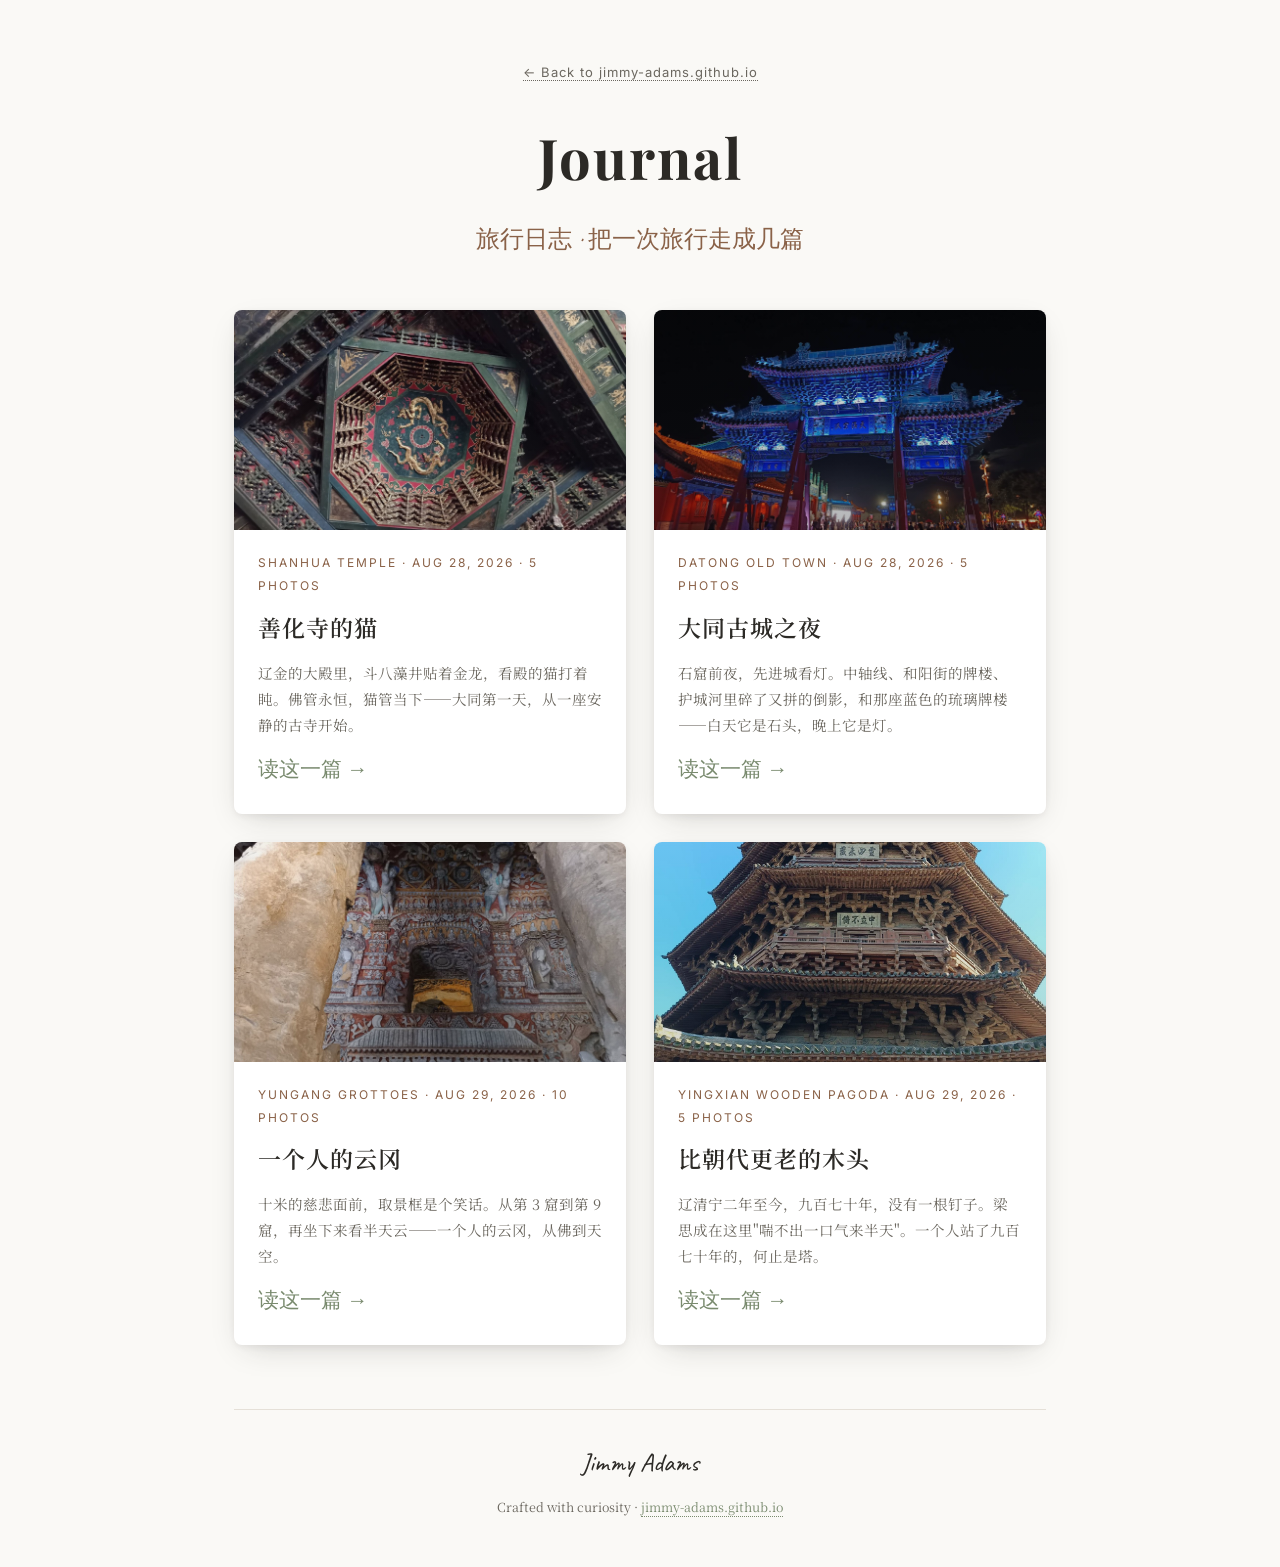
==== journal/index.html @ d8fa33bb "Add fourth journal: older than dynasties, Yingxian Wooden Pagoda (Aug 29)" ====
<!DOCTYPE html>
<html lang="zh-CN">
<head>
  <meta charset="UTF-8">
  <meta name="viewport" content="width=device-width, initial-scale=1.0">
  <title>Journal · Jimmy's Travel Journals</title>
  <link rel="preconnect" href="https://fonts.googleapis.com">
  <link rel="preconnect" href="https://fonts.gstatic.com" crossorigin>
  <link href="https://fonts.googleapis.com/css2?family=Playfair+Display:ital,wght@0,400;0,700;1,400&family=Inter:wght@300;400;500&family=Caveat:wght@400;700&family=Noto+Serif+SC:wght@400;600&display=swap" rel="stylesheet">
  <style>
    :root {
      --bg: #FAF9F6;
      --ink: #2C2A26;
      --ink-soft: #6B675F;
      --sand: #A67B5B;
      --sand-deep: #8A6248;
      --moss: #7A8B6F;
      --line: #E5E0D8;
    }
    * { margin: 0; padding: 0; box-sizing: border-box; }
    body {
      background: var(--bg);
      color: var(--ink);
      font-family: 'Noto Serif SC', 'Inter', serif;
      line-height: 1.9;
      -webkit-font-smoothing: antialiased;
      min-height: 100vh;
    }

    .page { max-width: 860px; margin: 0 auto; padding: 0 24px; }

    header.top {
      padding: 56px 0 36px;
      text-align: center;
    }
    header.top .back-home {
      font-family: 'Inter', sans-serif;
      font-size: 13px;
      letter-spacing: 1px;
      color: var(--ink-soft);
      text-decoration: none;
      border-bottom: 1px dotted var(--ink-soft);
    }
    header.top h1 {
      font-family: 'Playfair Display', 'Noto Serif SC', serif;
      font-size: clamp(36px, 6vw, 56px);
      font-weight: 700;
      margin-top: 18px;
      letter-spacing: 2px;
    }
    header.top .sub {
      font-family: 'Caveat', cursive;
      font-size: 24px;
      color: var(--sand-deep);
      margin-top: 6px;
    }

    .cards {
      display: grid;
      grid-template-columns: repeat(auto-fit, minmax(340px, 1fr));
      gap: 28px;
      padding: 12px 0 64px;
    }

    a.card {
      display: block;
      text-decoration: none;
      color: var(--ink);
      background: #fff;
      border-radius: 8px;
      overflow: hidden;
      box-shadow: 0 10px 30px -12px rgba(44,42,38,.25), 0 2px 6px rgba(44,42,38,.06);
      transition: transform .35s ease, box-shadow .35s ease;
    }
    a.card:hover {
      transform: translateY(-6px);
      box-shadow: 0 22px 44px -16px rgba(44,42,38,.35), 0 4px 10px rgba(44,42,38,.08);
    }
    .card .cover {
      height: 220px;
      background-size: cover;
      background-position: center;
    }
    .card .body { padding: 22px 24px 24px; }
    .card .meta {
      font-family: 'Inter', sans-serif;
      font-size: 12px;
      letter-spacing: 2px;
      color: var(--sand-deep);
      text-transform: uppercase;
    }
    .card h2 {
      font-family: 'Noto Serif SC', serif;
      font-weight: 600;
      font-size: 23px;
      letter-spacing: 1px;
      margin: 8px 0 10px;
    }
    .card p {
      font-size: 14.5px;
      color: var(--ink-soft);
      line-height: 1.8;
    }
    .card .more {
      font-family: 'Caveat', cursive;
      font-size: 21px;
      color: var(--moss);
      margin-top: 12px;
      display: block;
    }

    footer.page-foot {
      text-align: center;
      padding: 28px 20px 48px;
      color: var(--ink-soft);
      border-top: 1px solid var(--line);
    }
    footer.page-foot a { color: var(--moss); text-decoration: none; border-bottom: 1px dotted var(--moss); }
    footer.page-foot .hand-sign { font-family: 'Caveat', cursive; font-size: 26px; color: var(--ink); }
  </style>
</head>
<body>
  <div class="page">
    <header class="top">
      <a class="back-home" href="../">← Back to jimmy-adams.github.io</a>
      <h1>Journal</h1>
      <div class="sub">旅行日志 · 把一次旅行走成几篇</div>
    </header>

    <div class="cards">
      <a class="card" href="shanhua/">
        <div class="cover" style="background-image: linear-gradient(180deg, rgba(20,16,12,.05), rgba(20,16,12,.15)), url('shanhua/photos/03-caisson.jpg');"></div>
        <div class="body">
          <div class="meta">Shanhua Temple · Aug 28, 2026 · 5 photos</div>
          <h2>善化寺的猫</h2>
          <p>辽金的大殿里，斗八藻井贴着金龙，看殿的猫打着盹。佛管永恒，猫管当下——大同第一天，从一座安静的古寺开始。</p>
          <span class="more">读这一篇 →</span>
        </div>
      </a>

      <a class="card" href="datong-night/">
        <div class="cover" style="background-image: linear-gradient(180deg, rgba(10,14,22,.1), rgba(10,14,22,.3)), url('datong-night/photos/05-blue-paifang.jpg');"></div>
        <div class="body">
          <div class="meta">Datong Old Town · Aug 28, 2026 · 5 photos</div>
          <h2>大同古城之夜</h2>
          <p>石窟前夜，先进城看灯。中轴线、和阳街的牌楼、护城河里碎了又拼的倒影，和那座蓝色的琉璃牌楼——白天它是石头，晚上它是灯。</p>
          <span class="more">读这一篇 →</span>
        </div>
      </a>

      <a class="card" href="yungang/">
        <div class="cover" style="background-image: linear-gradient(180deg, rgba(20,16,12,.05), rgba(20,16,12,.15)), url('yungang/photos/06-cave9-gateway.jpg');"></div>
        <div class="body">
          <div class="meta">Yungang Grottoes · Aug 29, 2026 · 10 photos</div>
          <h2>一个人的云冈</h2>
          <p>十米的慈悲面前，取景框是个笑话。从第 3 窟到第 9 窟，再坐下来看半天云——一个人的云冈，从佛到天空。</p>
          <span class="more">读这一篇 →</span>
        </div>
      </a>

      <a class="card" href="yingxian/">
        <div class="cover" style="background-image: linear-gradient(180deg, rgba(18,22,30,.05), rgba(18,22,30,.18)), url('yingxian/photos/01-pagoda-north.jpg');"></div>
        <div class="body">
          <div class="meta">Yingxian Wooden Pagoda · Aug 29, 2026 · 5 photos</div>
          <h2>比朝代更老的木头</h2>
          <p>辽清宁二年至今，九百七十年，没有一根钉子。梁思成在这里"喘不出一口气来半天"。一个人站了九百七十年的，何止是塔。</p>
          <span class="more">读这一篇 →</span>
        </div>
      </a></div>

    <footer class="page-foot">
      <div class="hand-sign">Jimmy Adams</div>
      <p style="font-size:12.5px; margin-top:8px;">Crafted with curiosity · <a href="../">jimmy-adams.github.io</a></p>
    </footer>
  </div>
</body>
</html>
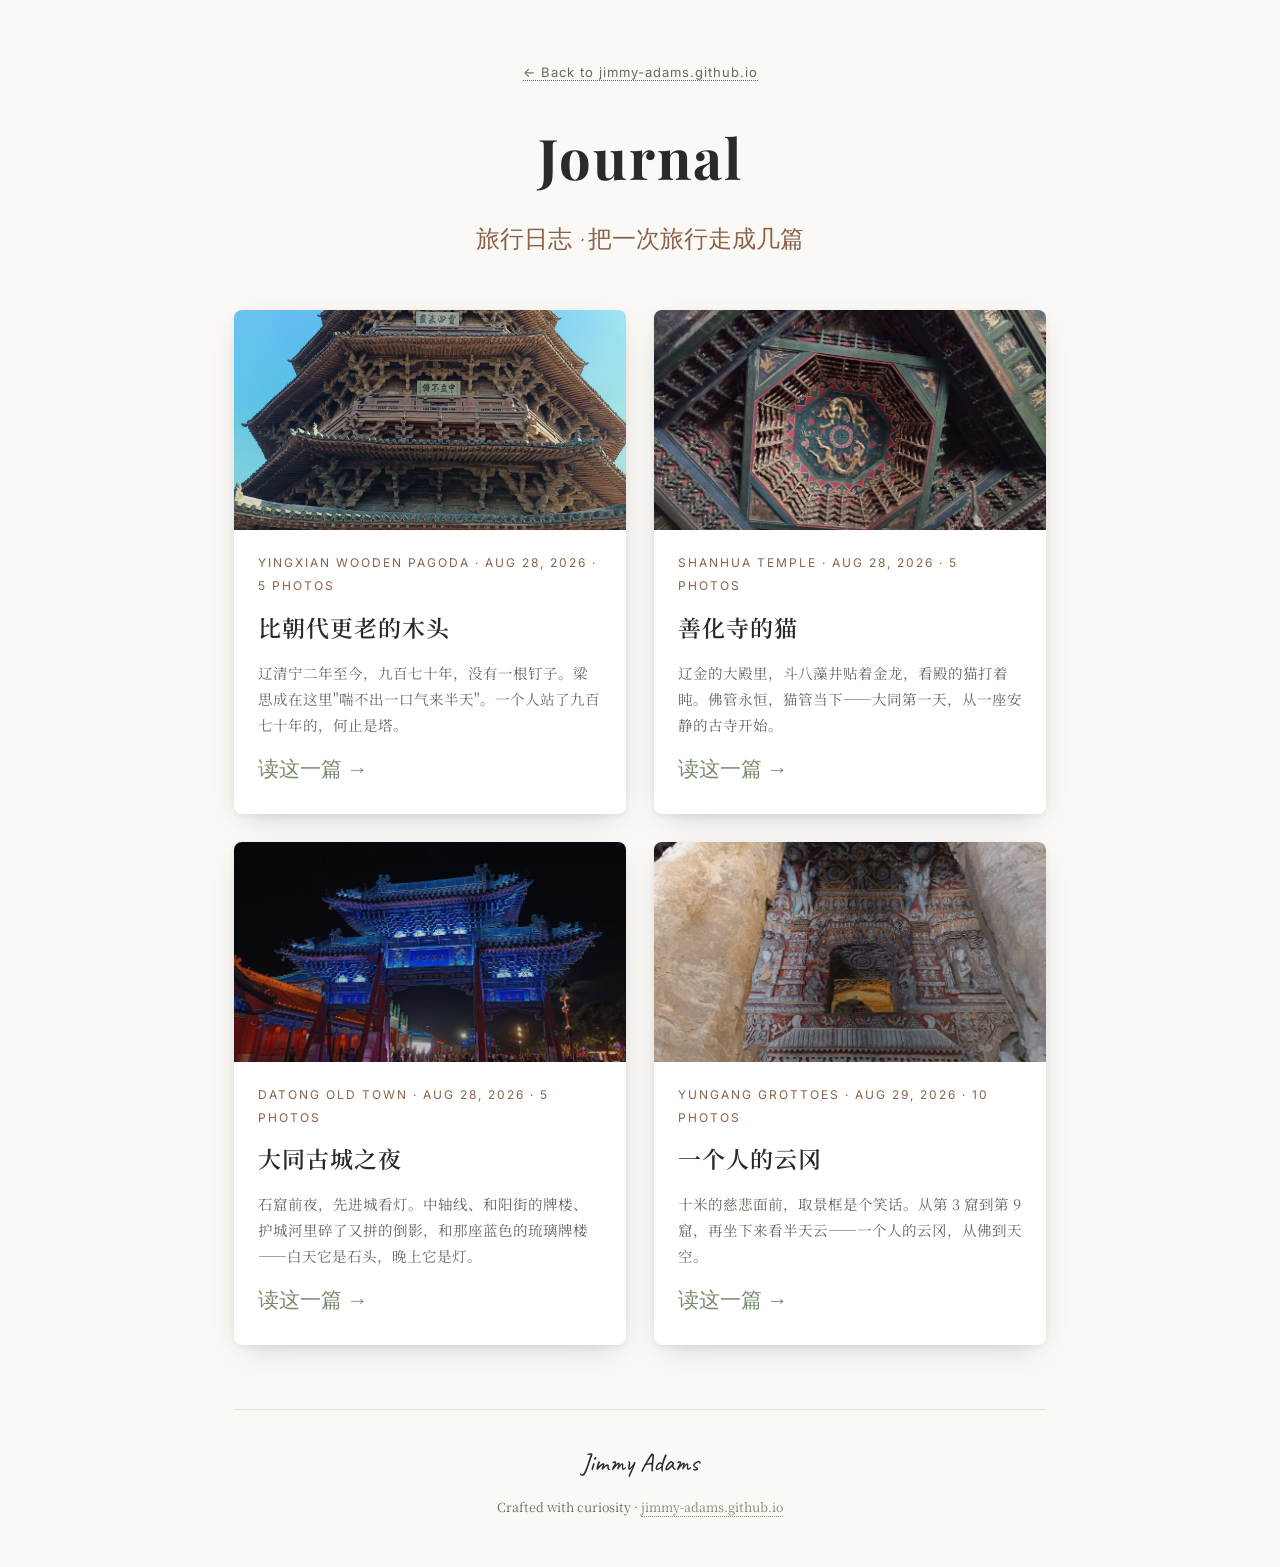
==== commit 0afcd722: "Fix timeline: Yingxian was visited BEFORE Yungang, on the morning of Aug 28" ====
--- a/journal/index.html
+++ b/journal/index.html
@@ -128,6 +128,16 @@
     </header>
 
     <div class="cards">
+      <a class="card" href="yingxian/">
+        <div class="cover" style="background-image: linear-gradient(180deg, rgba(18,22,30,.05), rgba(18,22,30,.18)), url('yingxian/photos/01-pagoda-north.jpg');"></div>
+        <div class="body">
+          <div class="meta">Yingxian Wooden Pagoda · Aug 28, 2026 · 5 photos</div>
+          <h2>比朝代更老的木头</h2>
+          <p>辽清宁二年至今，九百七十年，没有一根钉子。梁思成在这里"喘不出一口气来半天"。一个人站了九百七十年的，何止是塔。</p>
+          <span class="more">读这一篇 →</span>
+        </div>
+      </a>
+
       <a class="card" href="shanhua/">
         <div class="cover" style="background-image: linear-gradient(180deg, rgba(20,16,12,.05), rgba(20,16,12,.15)), url('shanhua/photos/03-caisson.jpg');"></div>
         <div class="body">
@@ -158,15 +168,7 @@
         </div>
       </a>
 
-      <a class="card" href="yingxian/">
-        <div class="cover" style="background-image: linear-gradient(180deg, rgba(18,22,30,.05), rgba(18,22,30,.18)), url('yingxian/photos/01-pagoda-north.jpg');"></div>
-        <div class="body">
-          <div class="meta">Yingxian Wooden Pagoda · Aug 29, 2026 · 5 photos</div>
-          <h2>比朝代更老的木头</h2>
-          <p>辽清宁二年至今，九百七十年，没有一根钉子。梁思成在这里"喘不出一口气来半天"。一个人站了九百七十年的，何止是塔。</p>
-          <span class="more">读这一篇 →</span>
-        </div>
-      </a></div>
+</div>
 
     <footer class="page-foot">
       <div class="hand-sign">Jimmy Adams</div>
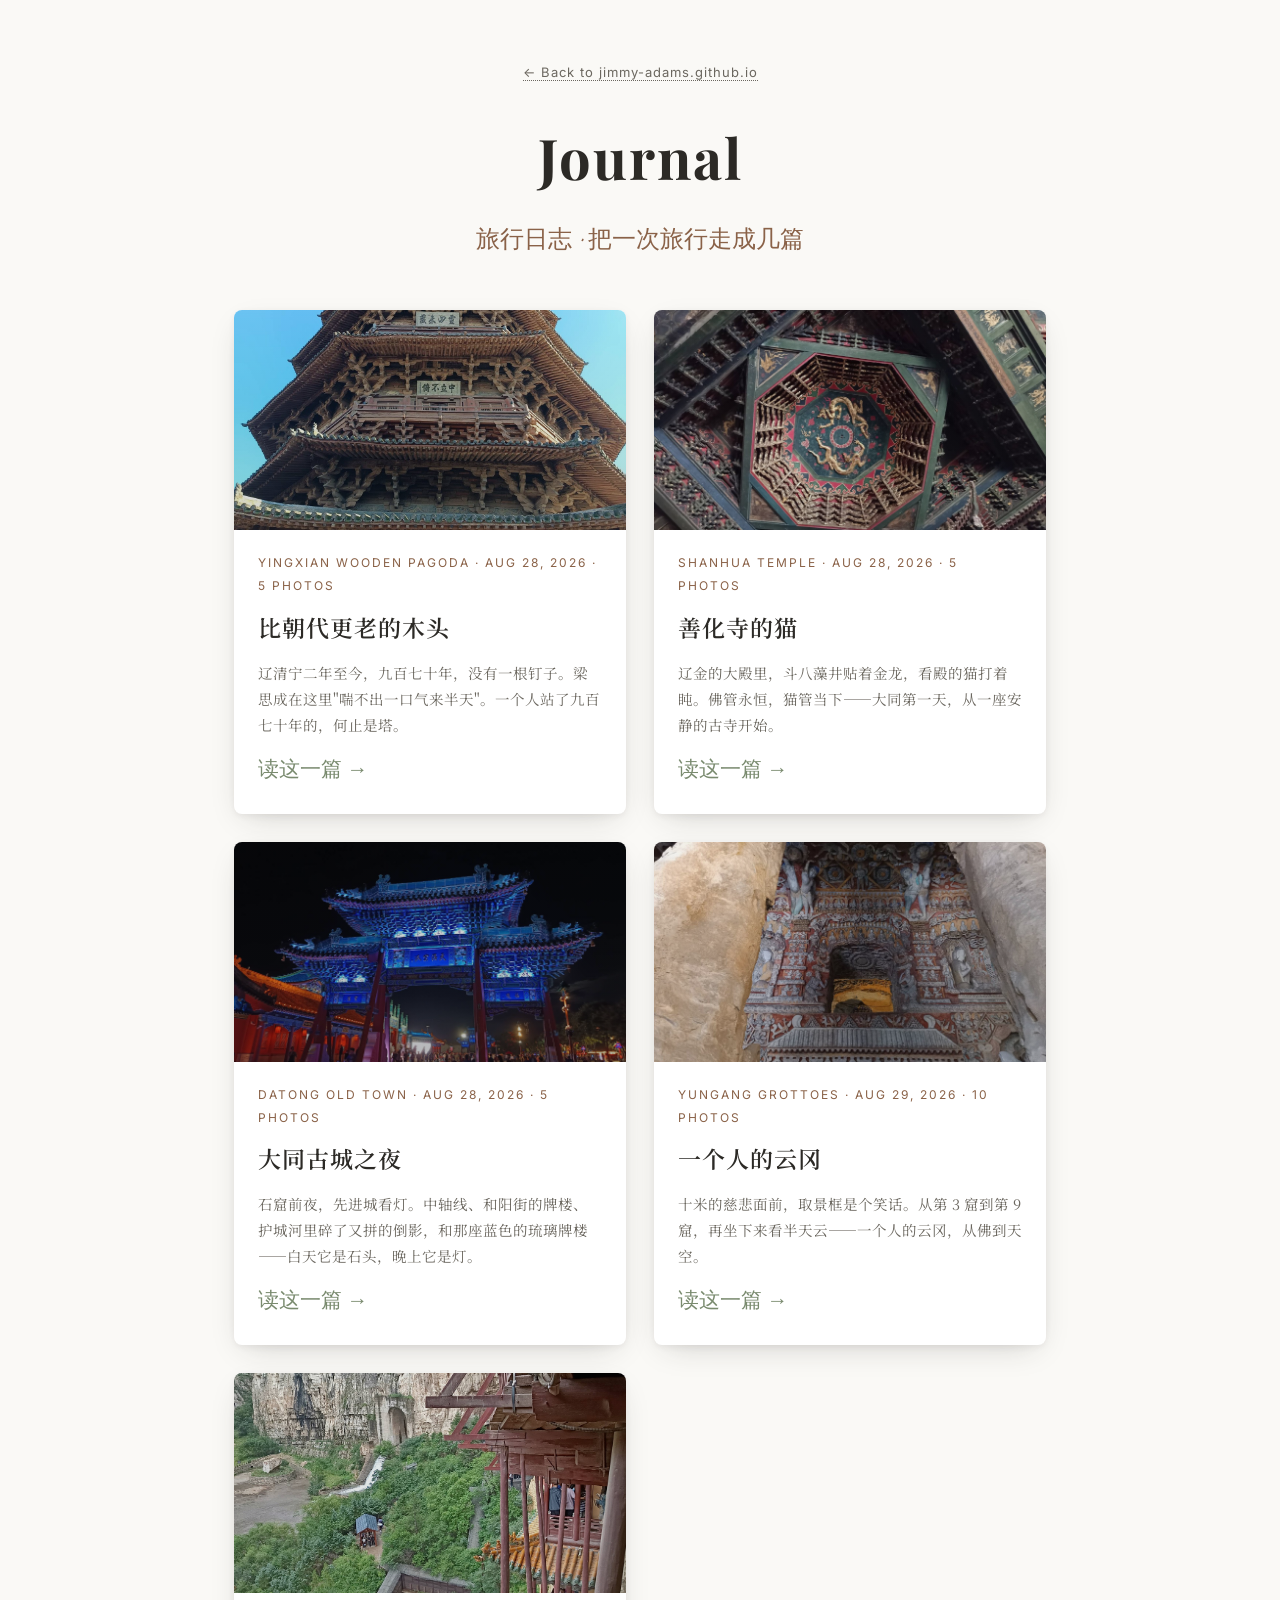
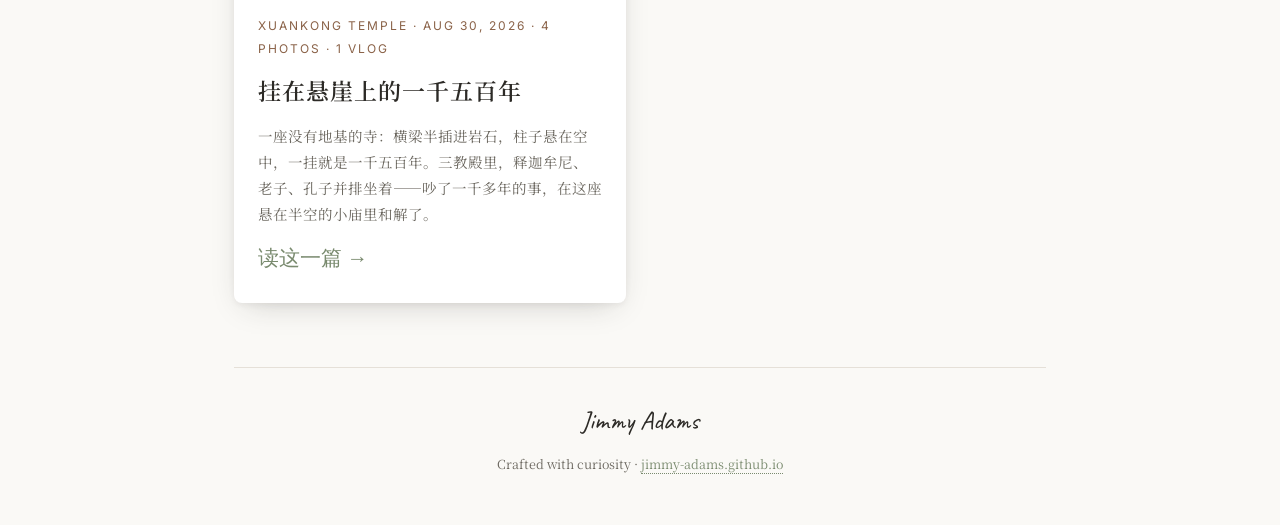
==== commit cd0798ce: "Add Xuankong Temple journal (Aug 30) with 30s vlog" ====
--- a/journal/index.html
+++ b/journal/index.html
@@ -118,6 +118,10 @@
     footer.page-foot a { color: var(--moss); text-decoration: none; border-bottom: 1px dotted var(--moss); }
     footer.page-foot .hand-sign { font-family: 'Caveat', cursive; font-size: 26px; color: var(--ink); }
   </style>
+  <style>
+    .visits { margin-top: 16px; font-family: 'Inter', -apple-system, sans-serif;
+      font-size: 12.5px; letter-spacing: 1px; color: #6B675F; }
+  </style>
 </head>
 <body>
   <div class="page">
@@ -168,12 +172,24 @@
         </div>
       </a>
 
+      <a class="card" href="xuankong/">
+        <div class="cover" style="background-image: linear-gradient(180deg, rgba(20,16,12,.05), rgba(20,16,12,.15)), url('xuankong/photos/02-hanging-view.jpg');"></div>
+        <div class="body">
+          <div class="meta">Xuankong Temple · Aug 30, 2026 · 4 photos · 1 vlog</div>
+          <h2>挂在悬崖上的一千五百年</h2>
+          <p>一座没有地基的寺：横梁半插进岩石，柱子悬在空中，一挂就是一千五百年。三教殿里，释迦牟尼、老子、孔子并排坐着——吵了一千多年的事，在这座悬在半空的小庙里和解了。</p>
+          <span class="more">读这一篇 →</span>
+        </div>
+      </a>
+
 </div>
 
     <footer class="page-foot">
       <div class="hand-sign">Jimmy Adams</div>
       <p style="font-size:12.5px; margin-top:8px;">Crafted with curiosity · <a href="../">jimmy-adams.github.io</a></p>
-    </footer>
+        <div id="visit-count" class="visits"></div>
+</footer>
   </div>
+  <script src="/assets/stats.js" defer></script>
 </body>
 </html>
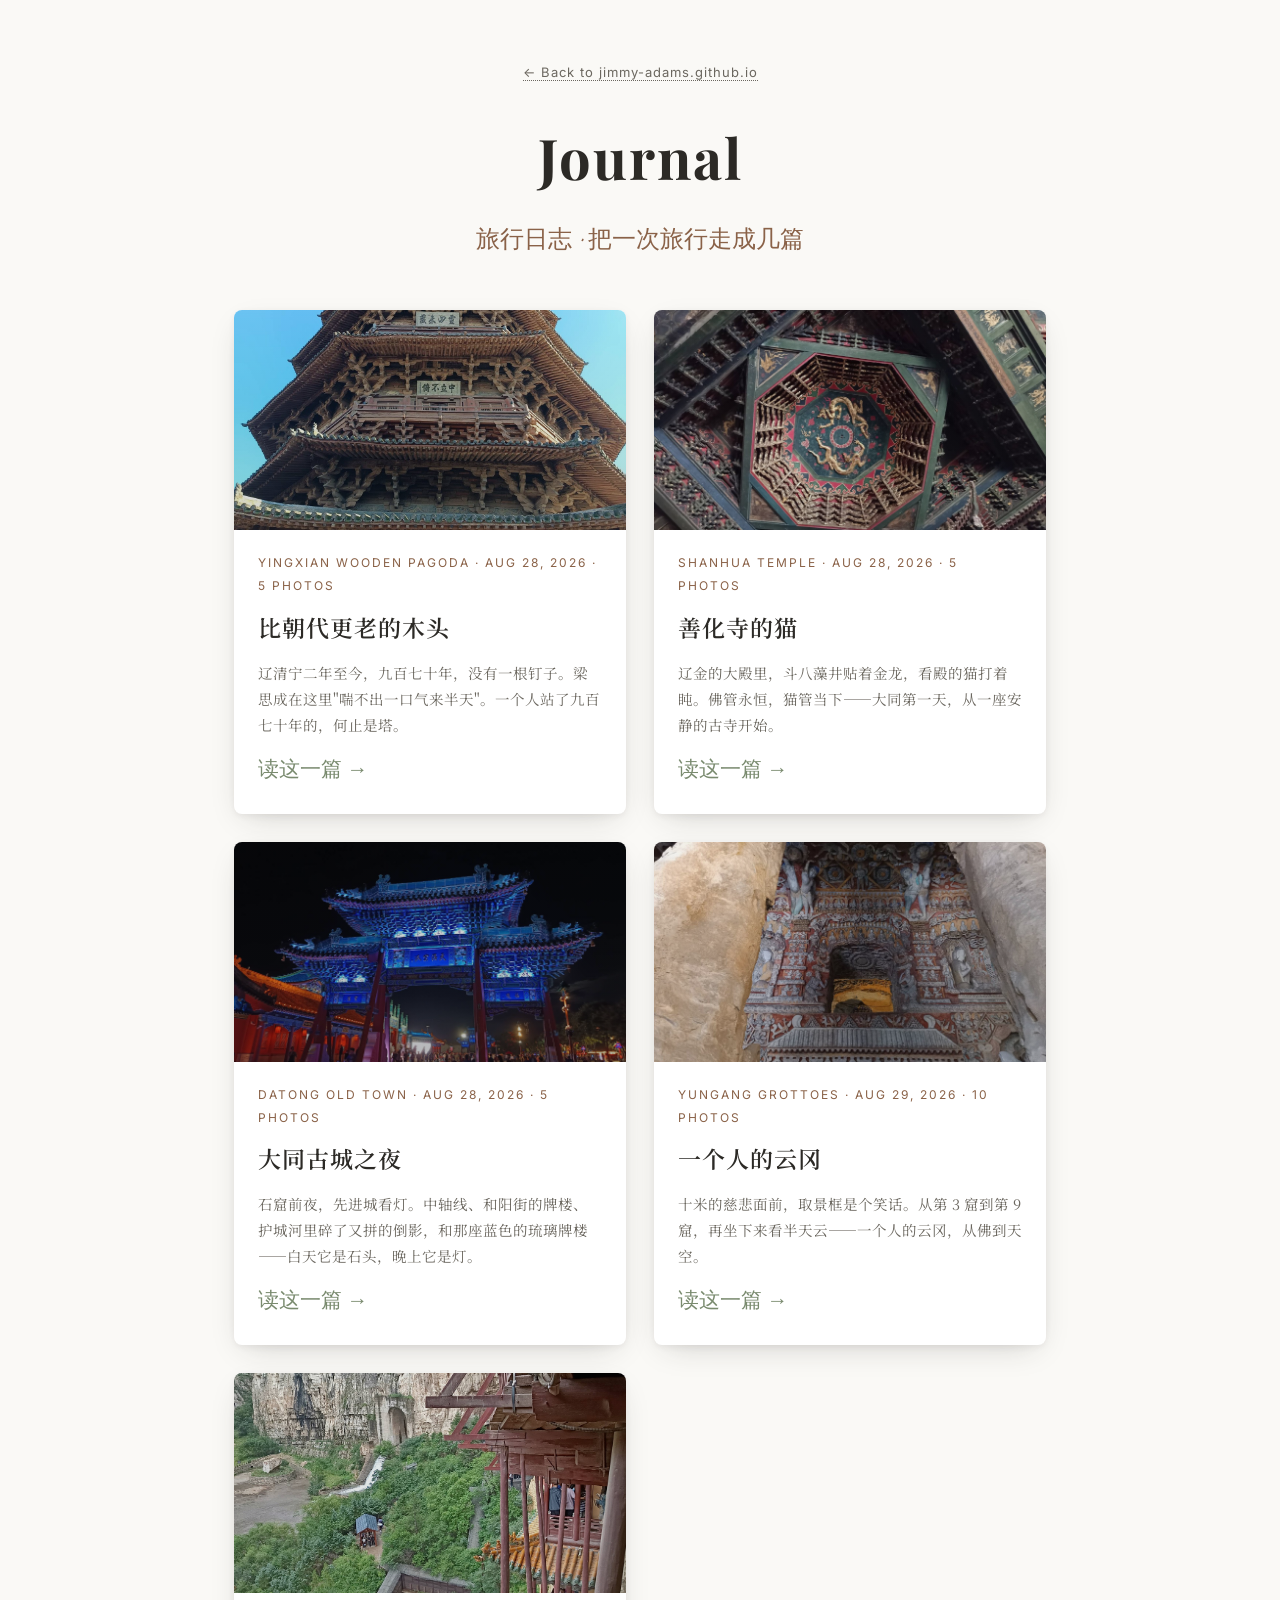
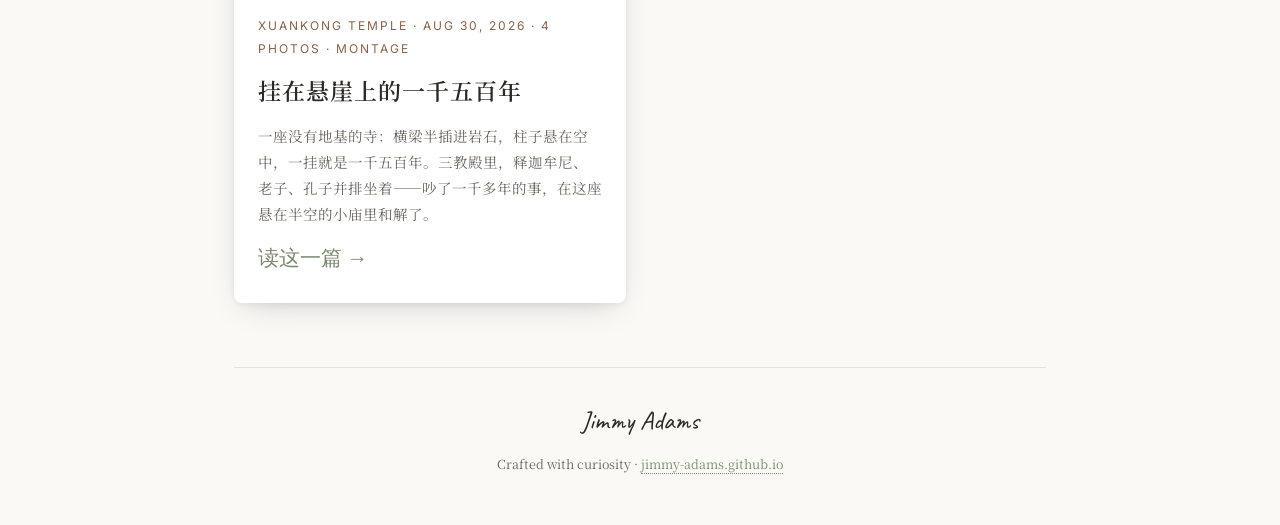
==== commit 3aa45e39: "Replace Xuankong video with photo montage slideshow; drop film.mp4" ====
--- a/journal/index.html
+++ b/journal/index.html
@@ -175,7 +175,7 @@
       <a class="card" href="xuankong/">
         <div class="cover" style="background-image: linear-gradient(180deg, rgba(20,16,12,.05), rgba(20,16,12,.15)), url('xuankong/photos/02-hanging-view.jpg');"></div>
         <div class="body">
-          <div class="meta">Xuankong Temple · Aug 30, 2026 · 4 photos · 1 vlog</div>
+          <div class="meta">Xuankong Temple · Aug 30, 2026 · 4 photos · montage</div>
           <h2>挂在悬崖上的一千五百年</h2>
           <p>一座没有地基的寺：横梁半插进岩石，柱子悬在空中，一挂就是一千五百年。三教殿里，释迦牟尼、老子、孔子并排坐着——吵了一千多年的事，在这座悬在半空的小庙里和解了。</p>
           <span class="more">读这一篇 →</span>
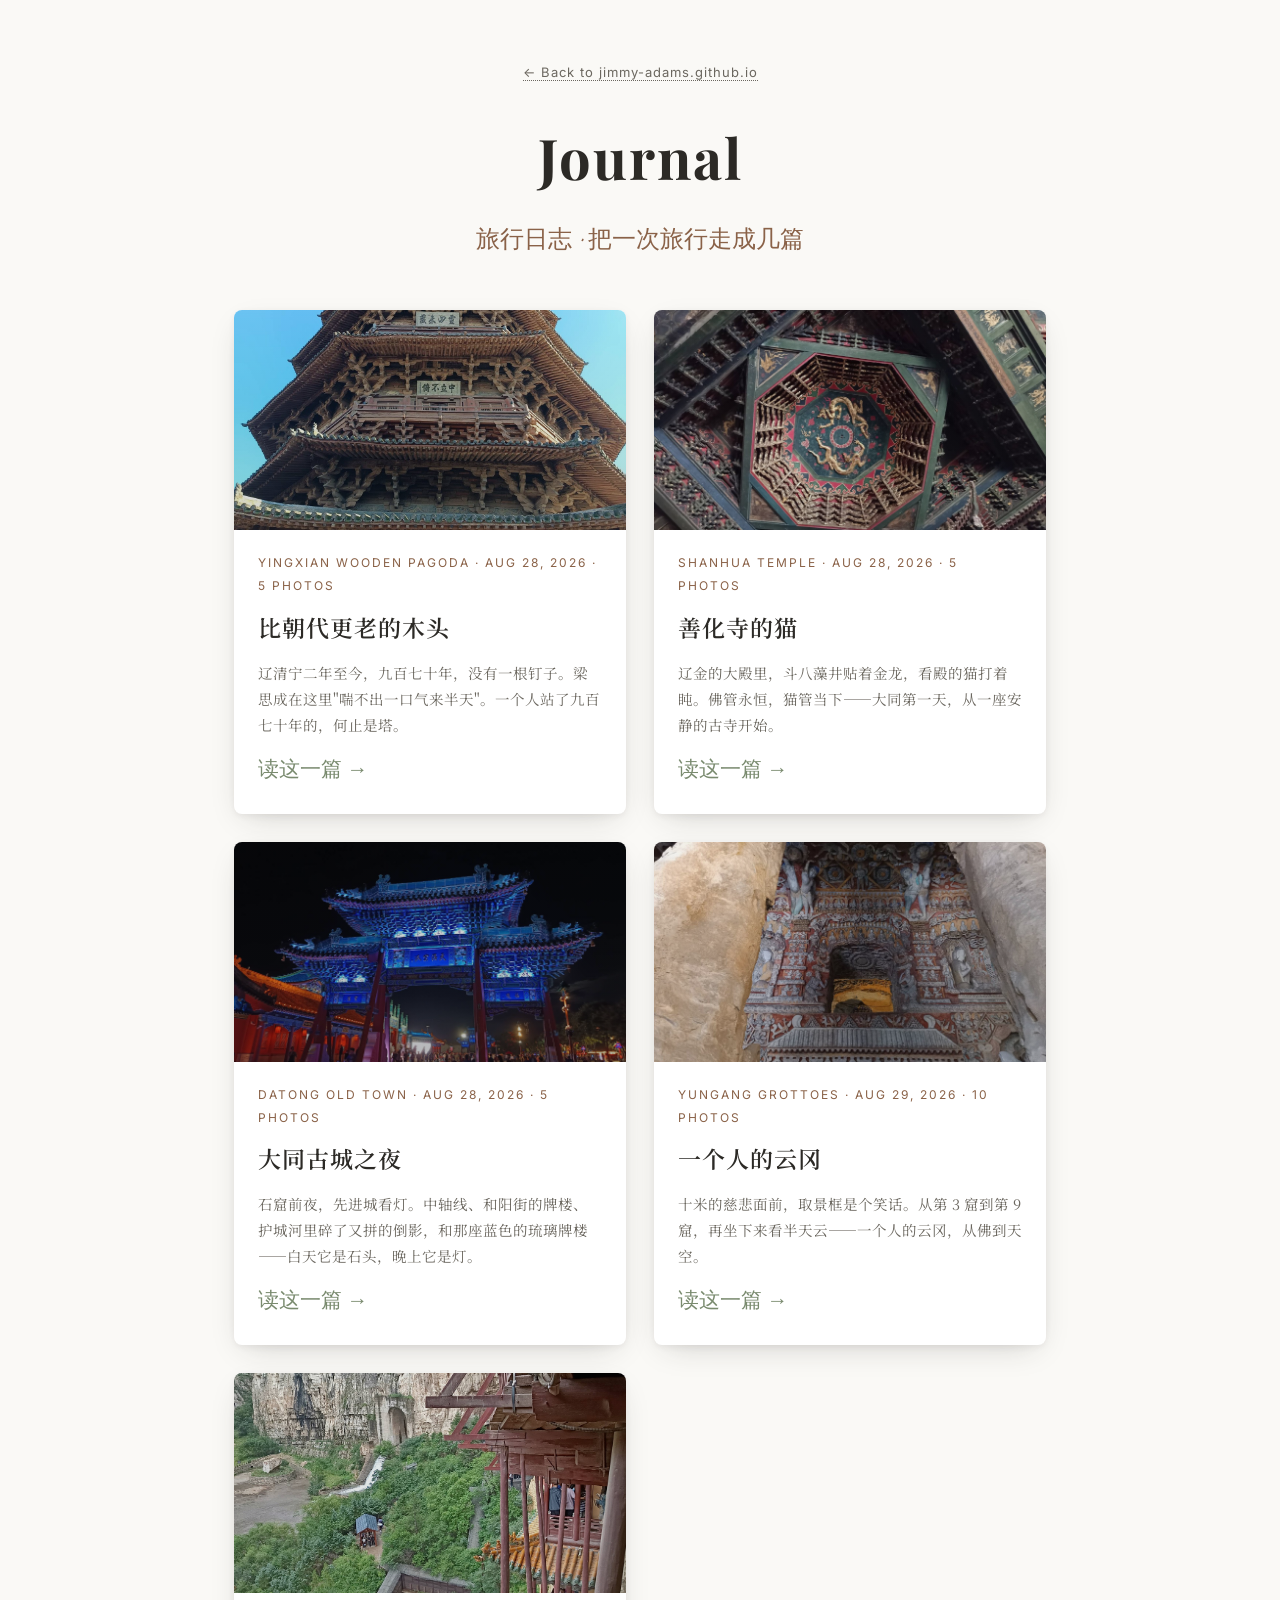
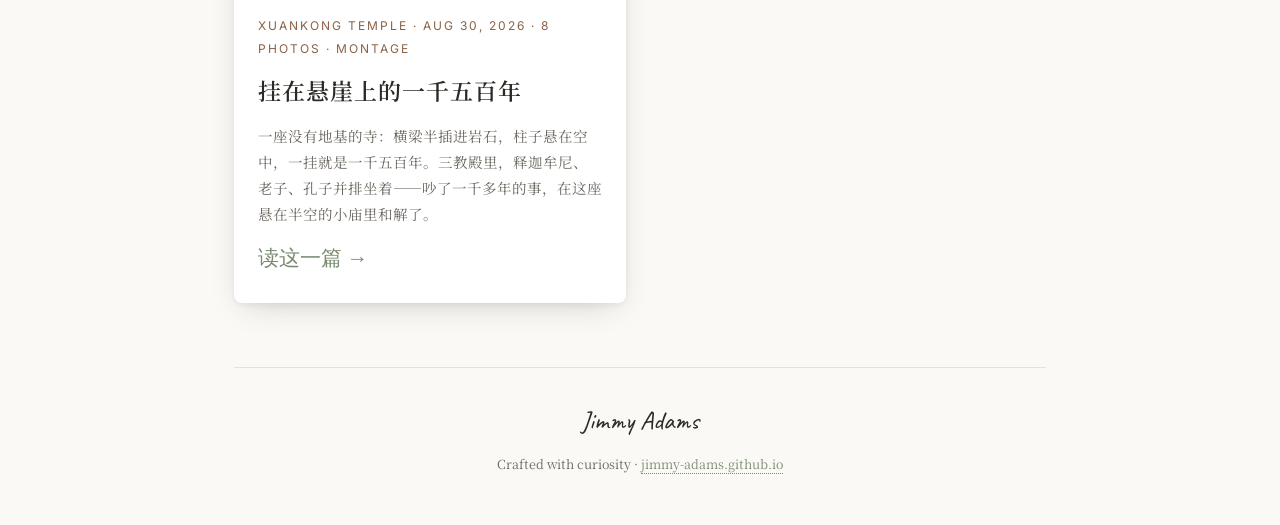
==== commit c4af9367: "Add 4 more Xuankong Temple photos (8 total), expand slideshow & chapters" ====
--- a/journal/index.html
+++ b/journal/index.html
@@ -175,7 +175,7 @@
       <a class="card" href="xuankong/">
         <div class="cover" style="background-image: linear-gradient(180deg, rgba(20,16,12,.05), rgba(20,16,12,.15)), url('xuankong/photos/02-hanging-view.jpg');"></div>
         <div class="body">
-          <div class="meta">Xuankong Temple · Aug 30, 2026 · 4 photos · montage</div>
+          <div class="meta">Xuankong Temple · Aug 30, 2026 · 8 photos · montage</div>
           <h2>挂在悬崖上的一千五百年</h2>
           <p>一座没有地基的寺：横梁半插进岩石，柱子悬在空中，一挂就是一千五百年。三教殿里，释迦牟尼、老子、孔子并排坐着——吵了一千多年的事，在这座悬在半空的小庙里和解了。</p>
           <span class="more">读这一篇 →</span>
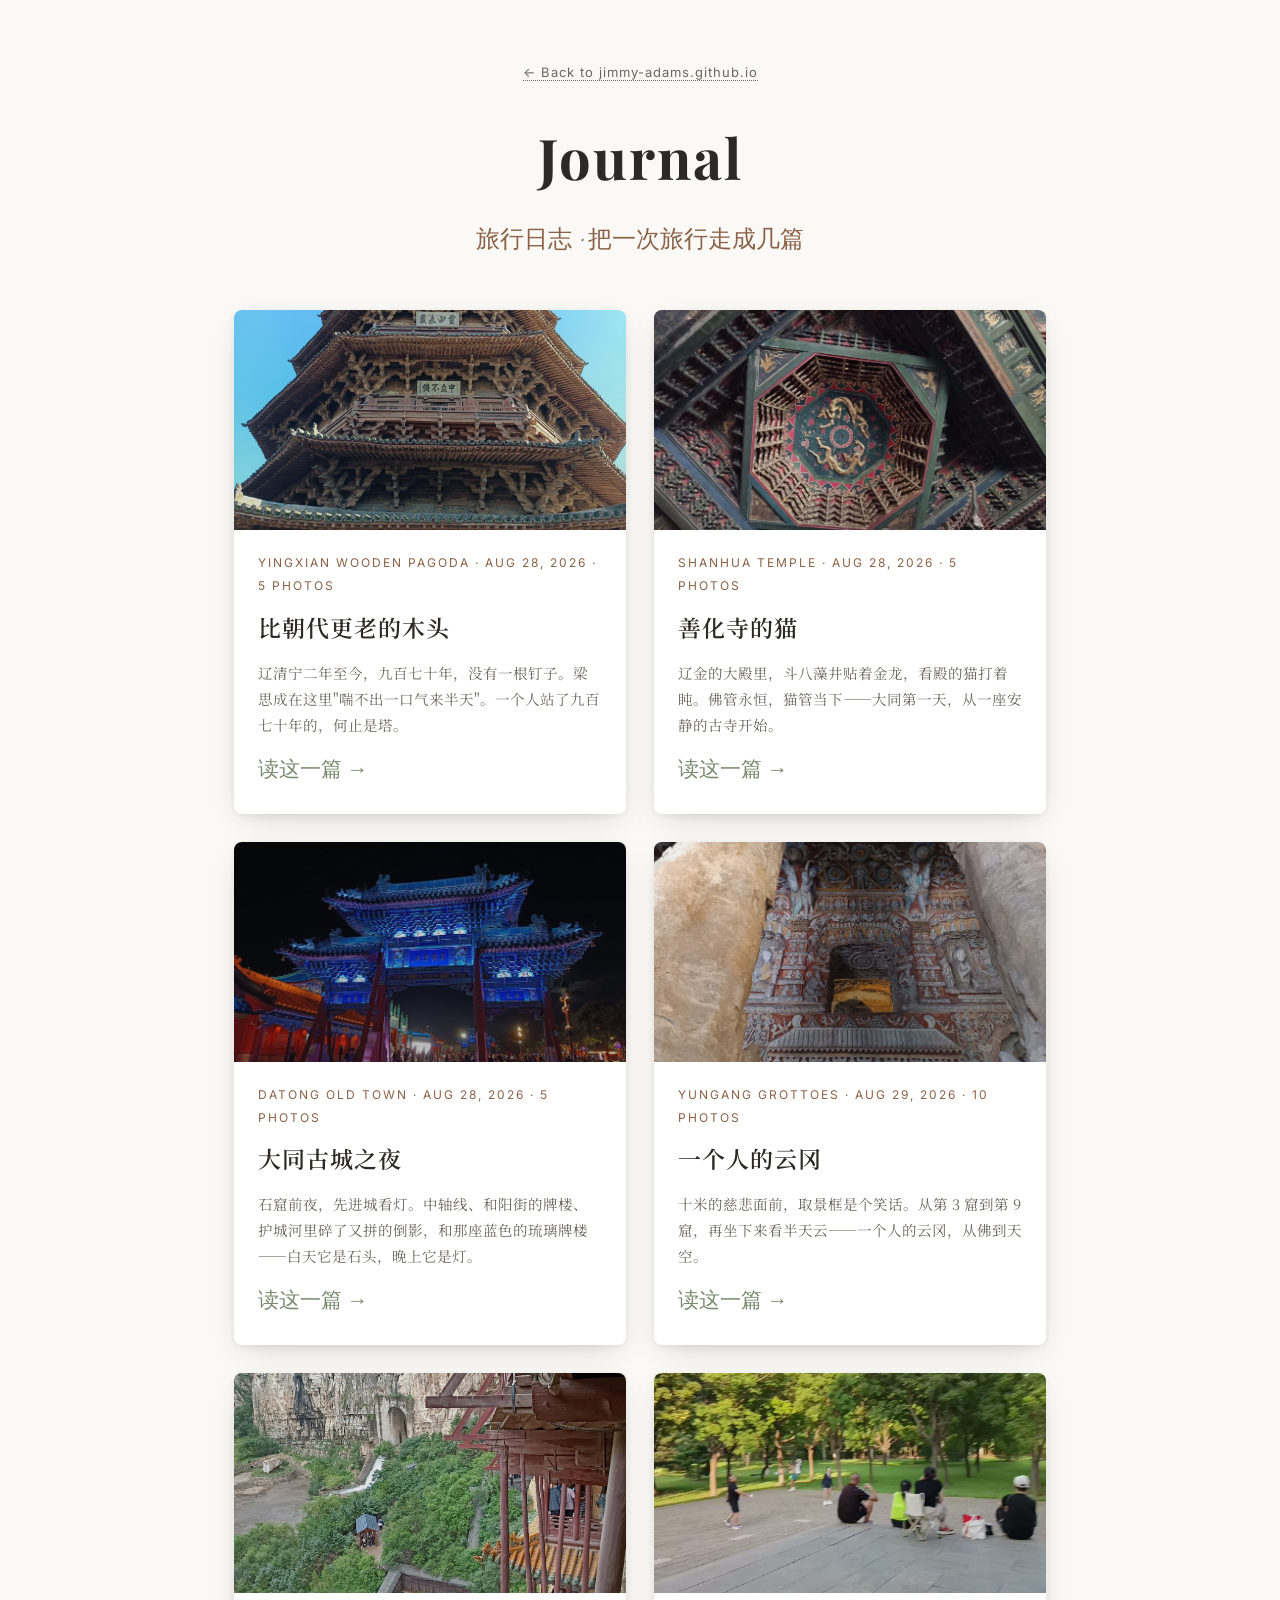
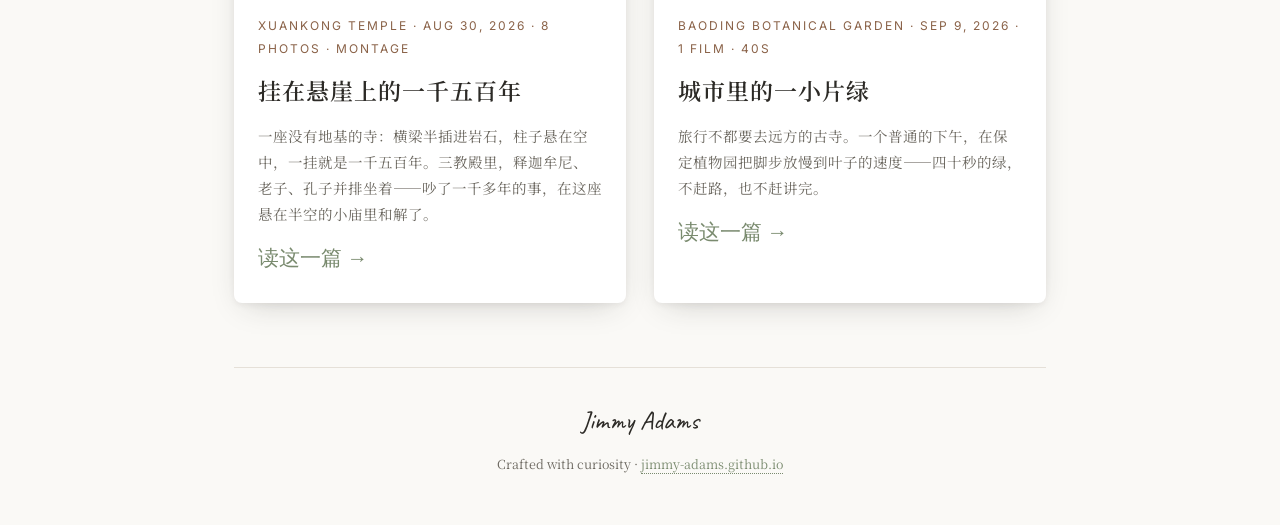
==== commit cdd5f02b: "Add Baoding Botanical Garden journal (Sep 9, 2026) with 40s film" ====
--- a/journal/index.html
+++ b/journal/index.html
@@ -182,6 +182,16 @@
         </div>
       </a>
 
+      <a class="card" href="baoding/">
+        <div class="cover" style="background-image: linear-gradient(180deg, rgba(20,16,12,.05), rgba(20,16,12,.15)), url('baoding/poster.jpg');"></div>
+        <div class="body">
+          <div class="meta">Baoding Botanical Garden · Sep 9, 2026 · 1 film · 40s</div>
+          <h2>城市里的一小片绿</h2>
+          <p>旅行不都要去远方的古寺。一个普通的下午，在保定植物园把脚步放慢到叶子的速度——四十秒的绿，不赶路，也不赶讲完。</p>
+          <span class="more">读这一篇 →</span>
+        </div>
+      </a>
+
 </div>
 
     <footer class="page-foot">
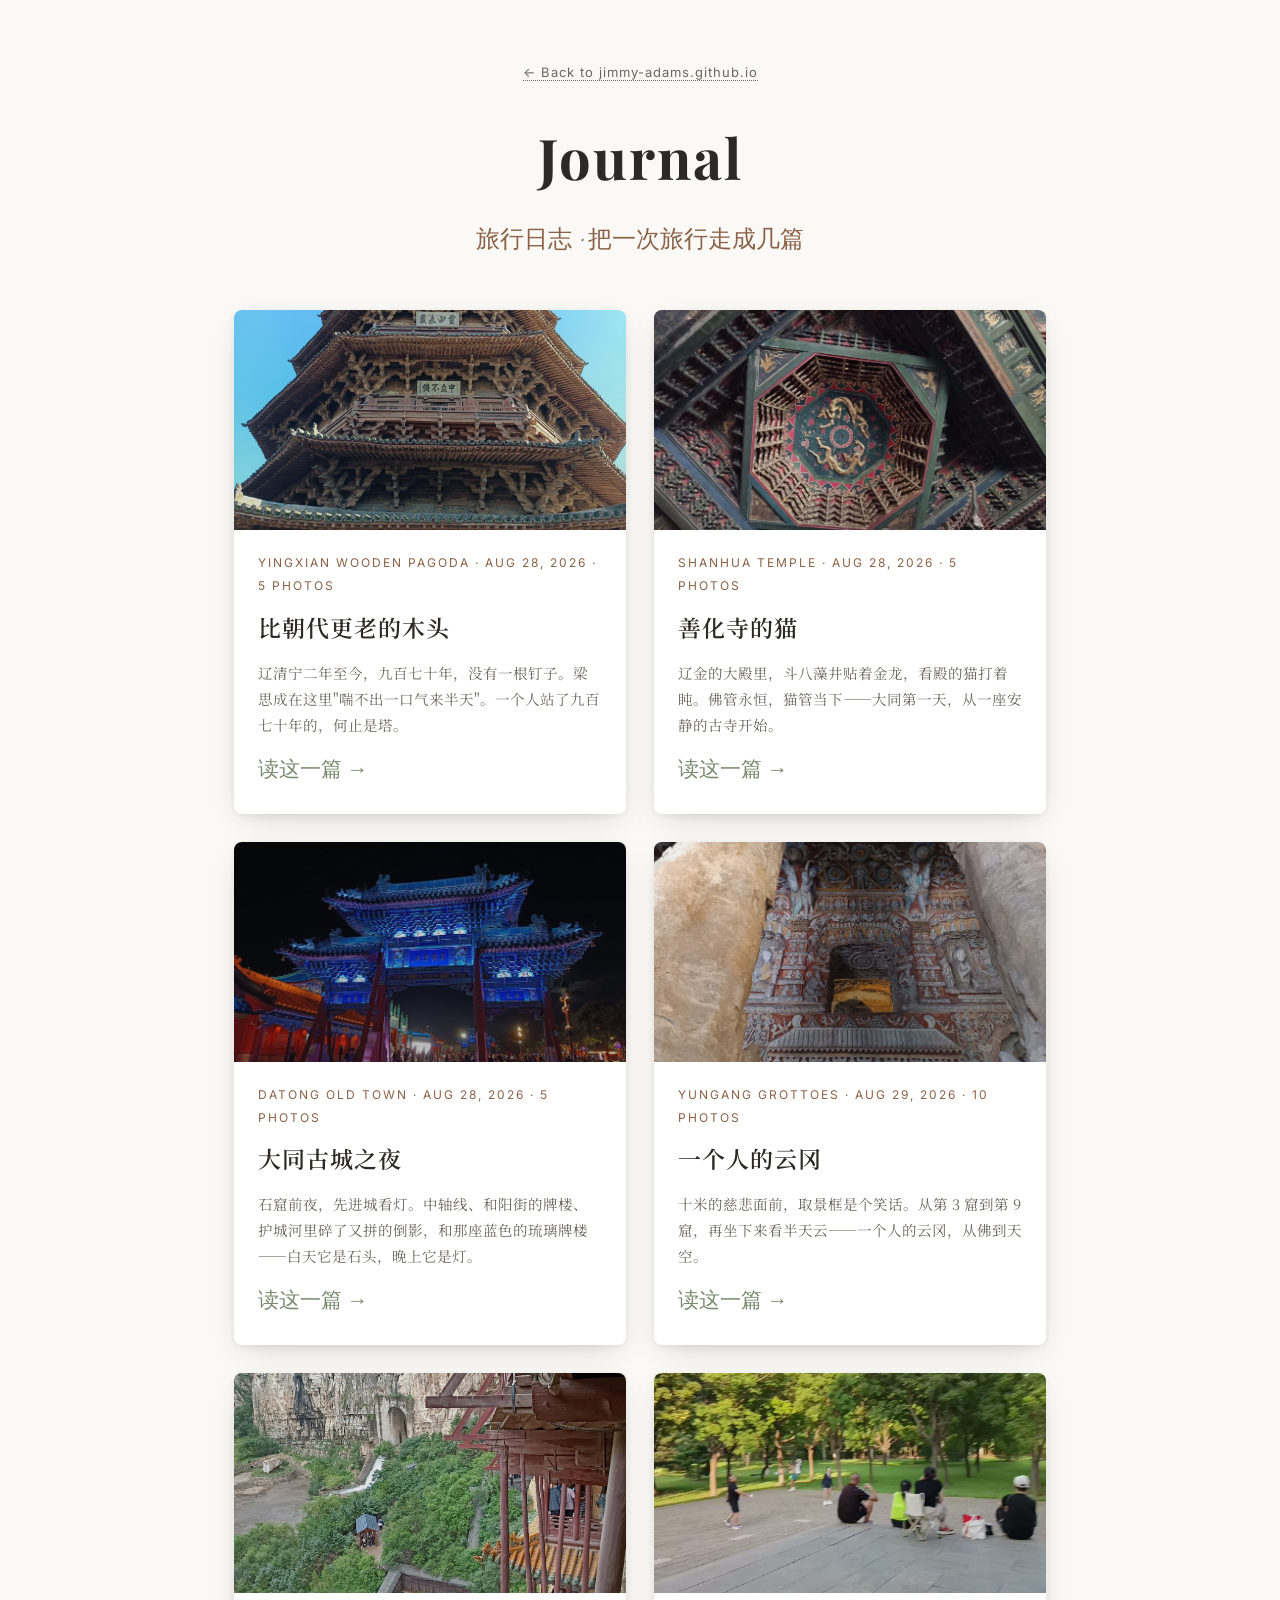
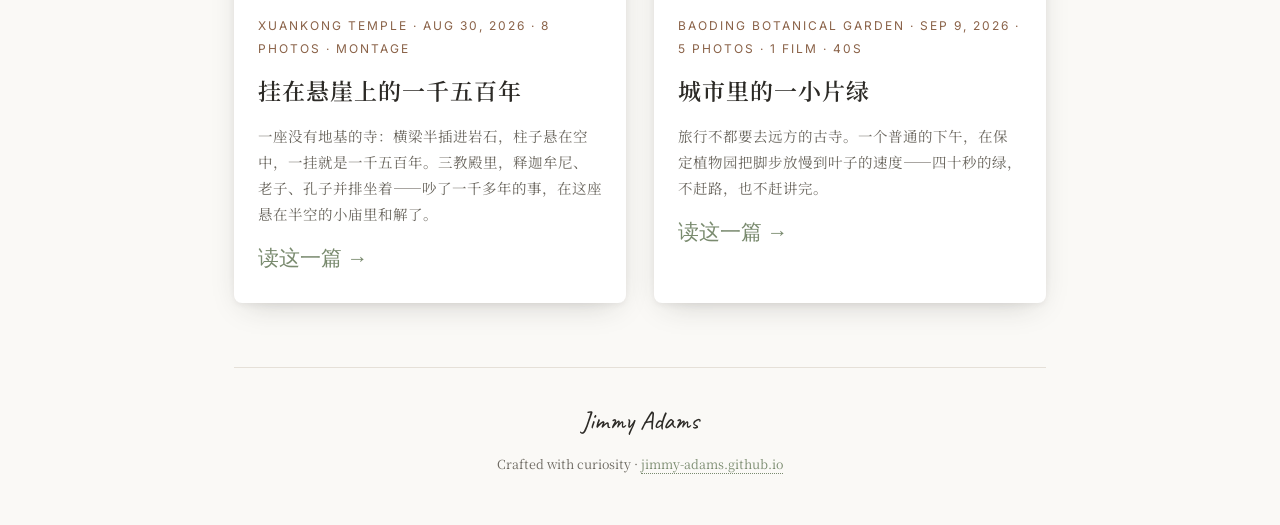
==== commit c9fb6727: "Add 5 photos to Baoding Botanical Garden journal" ====
--- a/journal/index.html
+++ b/journal/index.html
@@ -185,7 +185,7 @@
       <a class="card" href="baoding/">
         <div class="cover" style="background-image: linear-gradient(180deg, rgba(20,16,12,.05), rgba(20,16,12,.15)), url('baoding/poster.jpg');"></div>
         <div class="body">
-          <div class="meta">Baoding Botanical Garden · Sep 9, 2026 · 1 film · 40s</div>
+          <div class="meta">Baoding Botanical Garden · Sep 9, 2026 · 5 photos · 1 film · 40s</div>
           <h2>城市里的一小片绿</h2>
           <p>旅行不都要去远方的古寺。一个普通的下午，在保定植物园把脚步放慢到叶子的速度——四十秒的绿，不赶路，也不赶讲完。</p>
           <span class="more">读这一篇 →</span>
